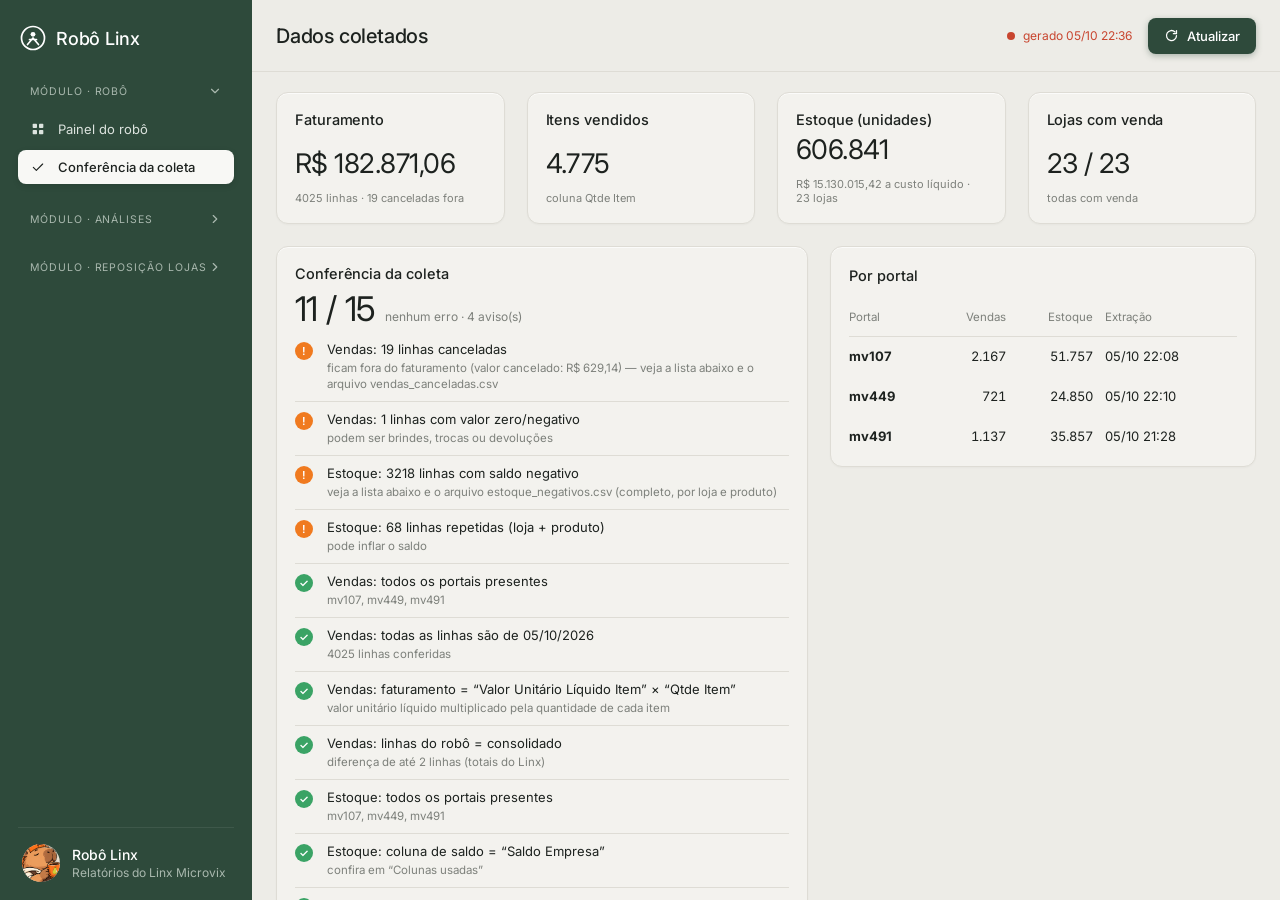
==== dashboard.html @ cbe8cf72 "Atualização 05/10/2026 22:39" ====
<!doctype html>
<html lang="pt-BR">
<head>
<meta charset="utf-8">
<meta name="viewport" content="width=device-width, initial-scale=1">
<title>robo_Linx_Dados</title>
<link rel="stylesheet" href="styles.css">
</head>
<body data-page="robo-dados">
<div class="app">
  <aside class="sidebar" id="sidebar"></aside>

  <main class="main">
    <header class="topbar">
      <h1>Dados coletados</h1>
      <span class="signal" id="sinal"><i></i><span id="sinalTxt">aguardando dados…</span></span>
      <button class="btn-primary" id="btnAtualizar" type="button"><svg class="ico" viewBox="0 0 24 24"><path d="M20 12a8 8 0 1 1-2.4-5.7M20 4v5h-5"/></svg>Atualizar</button>
    </header>
    <div class="content">

      <section class="row row--4" id="kpis">
        <article class="card stat stat--sm"><h2 class="card__title">Faturamento</h2><div class="stat__bottom"><div class="stat__num"><div class="kpi" id="kFat">—</div><div class="delta" id="dFat">&nbsp;</div></div></div></article>
        <article class="card stat stat--sm"><h2 class="card__title">Itens vendidos</h2><div class="stat__bottom"><div class="stat__num"><div class="kpi" id="kItens">—</div><div class="delta" id="dItens">&nbsp;</div></div></div></article>
        <article class="card stat stat--sm"><h2 class="card__title">Estoque (unidades)</h2><div class="stat__bottom"><div class="stat__num"><div class="kpi" id="kSaldo">—</div><div class="delta" id="dSaldo">&nbsp;</div></div></div></article>
        <article class="card stat stat--sm"><h2 class="card__title">Lojas com venda</h2><div class="stat__bottom"><div class="stat__num"><div class="kpi" id="kLojas">—</div><div class="delta" id="dLojas">&nbsp;</div></div></div></article>
      </section>

      <section class="row row--checks" id="conferencia">
        <article class="card">
          <h2 class="card__title">Conferência da coleta</h2>
          <div class="health"><div class="kpi" id="kSaude">—</div><small id="dSaude"></small></div>
          <div id="checks"></div>
        </article>
        <div style="display:flex;flex-direction:column;gap:22px;min-width:0">
          <article class="card card--pad-table">
            <h2 class="card__title">Por portal</h2>
            <table class="table table--data"><thead><tr><th>Portal</th><th class="r">Vendas</th><th class="r">Estoque</th><th>Extração</th></tr></thead><tbody id="portais"></tbody></table>
          </article>
        </div>
      </section>

      <section class="card table-card" id="vendas">
        <div class="table-card__head">
          <h2 class="card__title">Faturamento por loja</h2>
          <div class="tools"><input class="search" id="busca" type="search" placeholder="Filtrar loja…"><div class="segmented" id="fPortal"></div></div>
        </div>
        <div class="scroll"><table class="table table--data"><thead><tr><th>Loja</th><th>Portal</th><th class="r">Linhas</th><th class="r">Itens</th><th class="r">Produtos</th><th class="r">Cancel.</th><th class="r">Faturamento</th></tr></thead><tbody id="tVendas"></tbody><tfoot id="fVendas"></tfoot></table></div>
      </section>

      <section class="card table-card" id="estoque">
        <div class="table-card__head"><h2 class="card__title">Estoque por loja</h2></div>
        <div class="scroll"><table class="table table--data"><thead><tr><th>Loja</th><th>Portal</th><th class="r">Produtos</th><th class="r">Com saldo</th><th class="r">Zerados</th><th class="r">Negativos</th><th class="r">Saldo (un.)</th><th class="r" id="thValor">Valor</th></tr></thead><tbody id="tEstoque"></tbody><tfoot id="fEstoque"></tfoot></table></div>
      </section>

      <section class="row row--even" id="detalhes">
        <article class="card card--pad-table"><div class="table-card__head"><h2 class="card__title">Vendas canceladas</h2></div>
          <p class="nota" id="notaCanc"></p>
          <div class="scroll"><table class="table table--data"><thead><tr><th>Loja</th><th>Produto</th><th class="r">Qtd</th><th class="r">Valor</th></tr></thead><tbody id="tCanc"></tbody></table></div></article>
        <article class="card card--pad-table"><div class="table-card__head"><h2 class="card__title">Estoque com saldo negativo</h2></div>
          <p class="nota" id="notaNeg"></p>
          <div class="scroll"><table class="table table--data"><thead><tr><th>Loja</th><th>Produto</th><th class="r">Saldo</th></tr></thead><tbody id="tNeg"></tbody></table></div></article>
      </section>

      <section class="row row--even">
        <article class="card card--pad-table"><h2 class="card__title">Naturezas de operação (vendas)</h2>
          <table class="table table--data"><thead><tr><th>Natureza</th><th class="r">Linhas</th><th class="r">Faturamento</th></tr></thead><tbody id="tNat"></tbody></table></article>
        <article class="card"><h2 class="card__title">Colunas usadas</h2><div class="cols" id="colunas"></div>
          <p class="nota" id="notaIgn"></p>
          <p class="nota">Se alguma coluna estiver errada, me diga o nome certo (ou defina no <code>.env</code>: COL_VALOR, COL_QTD, COL_SALDO, COL_CUSTO, COL_LOJA, COL_SKU).</p></article>
      </section>
    </div>
  </main>
</div>
<script src="nav.js"></script>
<script src="dashboard.js"></script>
</body>
</html>
---- styles.css ----
@import url("https://fonts.googleapis.com/css2?family=Inter:wght@400;500;600&display=swap");

/* ==========================================================================
   robo_Linx_Relatorios — cores extraídas da imagem de referência
   ========================================================================== */
:root {
  /* verde da marca */
  --green-900: #2E4A3B;        /* sidebar, botão principal, barra ativa */
  --green-800: #36543F;        /* hover na sidebar */
  --green-700: #3F5E4A;
  --sidebar-ink: #DCE3DE;      /* texto da sidebar */
  --sidebar-muted: #A9B8AE;

  /* superfícies (tons quentes) */
  --bg-page: #1F2A24;          /* fundo atrás do app */
  --bg-main: #EDECE7;          /* área principal */
  --card: #F3F2EE;             /* cards */
  --card-border: #DEDCD5;
  --control: #E5E4DF;          /* tab ativa / trilhos */
  --control-border: #D6D4CD;
  --white: #F8F8F5;

  /* texto */
  --ink: #1D221F;
  --ink-2: #3A3F3B;
  --muted: #7D807B;
  --muted-2: #A4A6A1;

  /* dados */
  --positive: #3AA365;
  --orange: #F07A1F;
  --green-bar: #56B77A;
  --chart-fill: #CFE2D5;
  --bar-grey: #D5D4CE;
  --track: #DDDCD6;

  /* badges */
  --hired-bg: #DDEEDF;  --hired-ink: #3C9A5E;
  --progress-bg: #FBE2CE; --progress-ink: #E27418;

  --r-app: 16px;
  --r-card: 12px;
  --r-ctrl: 8px;
  --font: "Inter", system-ui, -apple-system, "Segoe UI", sans-serif;
}

*, *::before, *::after { box-sizing: border-box; }
html, body { margin: 0; }
body {
  font-family: var(--font);
  background: radial-gradient(1200px 700px at 20% 10%, #4B5B52 0%, transparent 60%),
              radial-gradient(1000px 700px at 90% 90%, #7A5A3A 0%, transparent 60%),
              var(--bg-page);
  color: var(--ink);
  -webkit-font-smoothing: antialiased;
  padding: 40px 32px;
  min-height: 100vh;
}
button { font: inherit; color: inherit; cursor: pointer; }
svg { display: block; }
.ico { width: 16px; height: 16px; fill: none; stroke: currentColor; stroke-width: 1.7; stroke-linecap: round; stroke-linejoin: round; flex: none; }

/* ---------- App ---------- */
.app {
  max-width: 1420px; margin: 0 auto;
  display: flex; border-radius: var(--r-app); overflow: hidden;
  background: var(--green-900);
  box-shadow: 0 30px 80px rgba(0, 0, 0, .35), 0 0 0 1px rgba(0, 0, 0, .15);
}

/* ---------- Sidebar ---------- */
.sidebar { width: 252px; flex: none; padding: 20px 18px 18px; display: flex; flex-direction: column; color: var(--sidebar-ink); position: relative; }
.brand { display: flex; align-items: center; gap: 10px; height: 36px; padding: 0 2px; }
.brand__mark { width: 26px; height: 26px; color: #fff; }
.brand__name { font-size: 18px; font-weight: 500; color: #fff; letter-spacing: -.01em; }
.brand__toggle { margin-left: auto; background: none; border: 0; padding: 4px; color: var(--sidebar-muted); }

.nav { list-style: none; margin: 30px 0 0; padding: 0; display: flex; flex-direction: column; gap: 8px; }
.nav a {
  position: relative; display: flex; align-items: center; gap: 12px;
  height: 40px; padding: 0 12px; border-radius: var(--r-ctrl);
  color: var(--sidebar-ink); text-decoration: none; font-size: 14px;
  transition: background .2s, color .2s;
}
.nav a:hover { background: var(--green-800); }
.nav a.is-active { background: var(--white); color: var(--ink); font-weight: 500; box-shadow: 0 2px 6px rgba(0, 0, 0, .12); }
.nav a.is-active::before { content: ""; position: absolute; left: -20px; top: 12px; width: 4px; height: 16px; border-radius: 0 3px 3px 0; background: var(--white); }
.nav--bottom { margin-top: auto; gap: 4px; }

.user { display: flex; align-items: center; gap: 12px; margin-top: 18px; padding: 16px 4px 0; border-top: 1px solid rgba(255, 255, 255, .08); }
.user__name { font-size: 14px; color: #fff; font-weight: 500; }
.user__role { font-size: 12px; color: var(--sidebar-muted); margin-top: 2px; }
.user .ico { margin-left: auto; color: var(--sidebar-ink); }

/* ---------- Avatares (placeholder – troque por <img>) ---------- */
.avatar { width: 32px; height: 32px; border-radius: 50%; overflow: hidden; flex: none; background: #CFC4B8; }
.avatar svg, .avatar img { width: 100%; height: 100%; object-fit: cover; }
.avatar--sm { width: 26px; height: 26px; }
.stack { display: flex; align-items: center; }
.stack > * { margin-left: -8px; box-shadow: 0 0 0 2px var(--card); }
.stack > *:first-child { margin-left: 0; }
.stack__more { width: 26px; height: 26px; border-radius: 50%; background: var(--control); display: grid; place-items: center; font-size: 11px; font-weight: 500; color: var(--ink-2); }
.stack__more--lg { width: 32px; height: 32px; font-size: 16px; font-weight: 400; }

/* ---------- Main ---------- */
.main { flex: 1; min-width: 0; background: var(--bg-main); border-radius: var(--r-app) 0 0 var(--r-app); display: flex; flex-direction: column; }
.topbar { height: 72px; flex: none; display: flex; align-items: center; padding: 0 24px; border-bottom: 1px solid var(--card-border); }
.topbar h1 { margin: 0; font-size: 20px; font-weight: 500; letter-spacing: -.01em; }
.btn-primary {
  margin-left: auto; display: inline-flex; align-items: center; gap: 8px;
  height: 36px; padding: 0 16px; border: 0; border-radius: var(--r-ctrl);
  background: var(--green-900); color: #fff; font-size: 13px; font-weight: 500;
  box-shadow: 0 2px 6px rgba(46, 74, 59, .35); transition: background .2s, transform .2s;
}
.btn-primary:hover { background: var(--green-700); transform: translateY(-1px); }
.btn-primary .ico { width: 15px; height: 15px; stroke-width: 2; }

.content { padding: 20px 24px 24px; display: flex; flex-direction: column; gap: 22px; }

.tabs { display: flex; gap: 8px; }
.tab {
  height: 34px; padding: 0 16px; border-radius: var(--r-ctrl);
  border: 1px solid var(--control-border); background: transparent;
  font-size: 12px; color: var(--muted); transition: background .2s, color .2s;
}
.tab:hover { color: var(--ink); }
.tab.is-active { background: var(--control); color: var(--ink); box-shadow: inset 0 1px 0 rgba(255, 255, 255, .6); }

/* ---------- Cards ---------- */
.row { display: grid; gap: 22px; }
.row--3 { grid-template-columns: repeat(3, minmax(0, 1fr)); }
.row--2 { grid-template-columns: minmax(0, 2.07fr) minmax(0, 1fr); }
.card {
  background: var(--card); border: 1px solid var(--card-border); border-radius: var(--r-card);
  padding: 18px 18px 18px; position: relative; overflow: hidden;
  box-shadow: 0 1px 0 rgba(255, 255, 255, .7) inset, 0 1px 2px rgba(0, 0, 0, .03);
  transition: box-shadow .3s, transform .3s;
}
.card:hover { box-shadow: 0 1px 0 rgba(255, 255, 255, .7) inset, 0 12px 28px -14px rgba(30, 40, 34, .28); }
.card__title { margin: 0; font-size: 14.5px; font-weight: 500; letter-spacing: -.005em; }
.kpi { font-size: 31px; font-weight: 400; letter-spacing: -.02em; line-height: 1; }
.kpi span { color: var(--muted); }
.delta { font-size: 11px; color: var(--muted); }
.delta b { color: var(--positive); font-weight: 500; margin-right: 4px; }

/* KPI cards (linha 1) */
.stat { height: 164px; display: flex; flex-direction: column; }
.stat__bottom { margin-top: auto; display: flex; align-items: flex-end; justify-content: space-between; }
.stat__num .kpi { margin-bottom: 14px; }

.mini-bars { display: flex; align-items: flex-end; gap: 10px; height: 92px; }
.mini-bars i {
  width: 12px; height: var(--h); border-radius: 3px;
  background: linear-gradient(180deg, #D3D2CC 0%, #E4E3DE 70%, rgba(228, 227, 222, 0) 100%);
  box-shadow: inset 0 1px 0 rgba(255, 255, 255, .7);
  transform-origin: bottom; animation: grow .8s cubic-bezier(.2, .8, .2, 1) both; animation-delay: var(--d);
  transition: background .2s;
}
.mini-bars i.is-active { background: linear-gradient(180deg, #2E4A3B 0%, #36543F 100%); }
.mini-bars i:hover:not(.is-active) { background: linear-gradient(180deg, #B9C9BE, #DCE5DF); }

.mini-area { width: 170px; height: 76px; margin-right: -4px; }
.area-line { fill: none; stroke: var(--green-900); stroke-width: 1.4; vector-effect: non-scaling-stroke; }
.reveal { animation: reveal 1.4s cubic-bezier(.4, 0, .2, 1) both; }

.recruiters { display: flex; flex-direction: column; align-items: flex-end; gap: 22px; }
.recruiters .stack > * { box-shadow: 0 0 0 2px var(--card); }
.recruiters__total { font-size: 11px; color: var(--muted); }
.recruiters__total b { color: var(--ink); font-weight: 500; margin-right: 4px; }

/* Pipeline */
.pipeline { height: 326px; display: flex; flex-direction: column; }
.pipeline__head { display: flex; align-items: flex-start; justify-content: space-between; }
.segmented { display: flex; padding: 4px; gap: 2px; border-radius: 10px; background: var(--control); border: 1px solid var(--control-border); margin-top: 2px; }
.segmented button { height: 28px; padding: 0 14px; border: 0; border-radius: 7px; background: transparent; font-size: 11.5px; color: var(--muted); transition: background .2s, color .2s; }
.segmented button:hover { color: var(--ink); }
.segmented button.is-active { background: var(--white); color: var(--ink); box-shadow: 0 1px 3px rgba(0, 0, 0, .08); }
.pipeline .kpi { margin-top: 10px; }

.pipeline__body { margin-top: auto; display: grid; grid-template-columns: minmax(0, 1fr) minmax(0, 1fr); gap: 94px; align-items: end; }
.compare { display: grid; grid-template-columns: 1fr auto 1fr; align-items: center; }
.compare__col { text-align: center; }
.compare__col:first-child { border-right: 1px solid var(--control-border); }
.compare__col:last-child { border-left: 1px solid var(--control-border); }
.compare__label { font-size: 12.5px; color: var(--ink-2); }
.compare__pct { margin-top: 12px; font-size: 13px; }
.compare__sub { margin-top: 14px; font-size: 10.5px; color: var(--muted); }
.compare__vs { padding: 0 22px; font-size: 12px; color: var(--ink-2); }
.split-bar { display: flex; gap: 6px; height: 11px; margin-top: 26px; }
.split-bar span { border-radius: 2px; transform-origin: left; animation: growx 1s .3s cubic-bezier(.2, .8, .2, 1) both; }

.funnel { display: grid; grid-template-columns: 1.74fr 1fr; gap: 6px; }
.funnel__item { position: relative; padding: 0 0 0 12px; height: 92px; }
.funnel__item::before { content: ""; position: absolute; left: 0; top: 0; bottom: 14px; border-left: 1.5px dashed var(--c); }
.funnel__num { font-size: 13px; }
.funnel__lbl { font-size: 12px; color: var(--muted); margin-top: 3px; }
.funnel__bar { position: absolute; left: 0; right: 0; bottom: 0; height: 11px; border-radius: 2px; background: var(--c); transform-origin: left; animation: growx 1s .45s cubic-bezier(.2, .8, .2, 1) both; }

/* Hiring trend */
.trend { height: 326px; display: flex; flex-direction: column; }
.trend__head { display: flex; justify-content: space-between; align-items: center; }
.trend__head .ico { color: var(--ink); }
.trend .kpi { margin-top: 22px; }
.trend__chart { height: 96px; margin-top: 18px; position: relative; }
.trend__chart svg { width: 100%; height: 100%; }
.trend__foot { display: flex; justify-content: space-between; margin-top: 10px; font-size: 12px; color: var(--muted); }
.trend__foot b { color: var(--ink); font-weight: 500; }
.btn-outline { margin-top: auto; height: 36px; border-radius: var(--r-ctrl); border: 1px solid var(--control-border); background: var(--white); font-size: 12.5px; color: var(--ink); transition: background .2s; }
.btn-outline:hover { background: #fff; }

/* Table */
.table-card { padding: 20px 18px 8px; }
.table { width: 100%; border-collapse: collapse; margin-top: 14px; font-size: 13px; }
.table th { text-align: left; font-weight: 400; font-size: 11.5px; color: var(--muted); height: 38px; border-bottom: 1px solid var(--card-border); padding: 0 8px 0 0; }
.table td { height: 40px; padding: 0 8px 0 0; color: var(--ink); white-space: nowrap; }
.table tbody tr:first-child td { padding-top: 10px; height: 50px; }
.table tbody tr { transition: background .2s; }
.table tbody tr:hover { background: rgba(46, 74, 59, .04); }
.badge { display: inline-flex; align-items: center; height: 22px; padding: 0 8px; border-radius: 4px; font-size: 12px; font-weight: 500; }
.badge--hired { background: var(--hired-bg); color: var(--hired-ink); }
.badge--progress { background: var(--progress-bg); color: var(--progress-ink); }
.team { display: flex; align-items: center; gap: 14px; font-size: 11.5px; color: var(--ink-2); }
.team .stack > * { width: 20px; height: 20px; margin-left: -6px; box-shadow: 0 0 0 1.5px var(--card); }
.team .stack > *:first-child { margin-left: 0; }
.team .stack__more { font-size: 10px; background: #E7E6E1; }

/* ---------- Animações ---------- */
@keyframes grow { from { transform: scaleY(0); } to { transform: scaleY(1); } }
@keyframes growx { from { transform: scaleX(0); } to { transform: scaleX(1); } }
@keyframes reveal { from { clip-path: inset(0 100% 0 0); } to { clip-path: inset(0 0 0 0); } }
@media (prefers-reduced-motion: reduce) { * { animation: none !important; transition: none !important; } }

/* ---------- Responsivo ---------- */
@media (max-width: 1150px) {
  .row--3 { grid-template-columns: 1fr 1fr; }
  .row--2 { grid-template-columns: 1fr; }
  .pipeline__body { grid-template-columns: 1fr; gap: 28px; }
  .pipeline, .trend { height: auto; }
  .table-card { overflow-x: auto; }
}

/* ==========================================================================
   Painel do robô — acréscimos ao layout original (mesmos tokens de cor)
   ========================================================================== */
:root {
  --danger: #C8452F;
  --danger-bg: #F6DAD3;
  --warn-ink: #9A4A0E;
}
.sr-only { position: absolute; width: 1px; height: 1px; overflow: hidden; clip: rect(0 0 0 0); white-space: nowrap; }

/* topbar */
.signal { margin-left: auto; margin-right: 16px; display: inline-flex; align-items: center; gap: 8px; font-size: 12px; color: var(--muted); }
.signal i { width: 8px; height: 8px; border-radius: 50%; background: var(--muted-2); }
.signal.is-live i { background: var(--positive); animation: ping 2s ease-out infinite; }
.signal.is-stale { color: var(--danger); }
.signal.is-stale i { background: var(--danger); }
.signal--demo { color: var(--progress-ink); }
.topbar .btn-primary { margin-left: 0; }
@keyframes ping { 0% { box-shadow: 0 0 0 0 rgba(58, 163, 101, .45); } 80%, 100% { box-shadow: 0 0 0 8px rgba(58, 163, 101, 0); } }
@keyframes pulsar { 0%, 100% { opacity: 1; transform: scale(1); } 50% { opacity: .35; transform: scale(.7); } }

/* sidebar */
.nav--bottom .nav__title { padding: 0 12px 4px; font-size: 11px; letter-spacing: .06em; text-transform: uppercase; color: var(--sidebar-muted); }
.nav--bottom a { height: 34px; font-size: 13px; color: var(--sidebar-muted); }
.avatar--mascot { width: 38px; height: 38px; background: #E9DFCF; display: grid; place-items: center; }
.avatar--mascot img { width: 100%; height: 100%; object-fit: cover; object-position: 50% 22%; transform: scale(1.35); transform-origin: 50% 25%; }

/* hero (estado do robô) */
.hero { display: grid; grid-template-columns: minmax(0, 300px) minmax(0, 1fr); gap: 26px; align-items: center; min-height: 326px; padding: 20px 26px; }
.hero__mascot { position: relative; display: grid; place-items: center; height: 284px; }
.hero__mascot::before { content: ""; position: absolute; left: 10%; right: 10%; bottom: 4px; height: 22px; border-radius: 50%; background: radial-gradient(closest-side, rgba(46, 74, 59, .20), rgba(46, 74, 59, 0)); }
.hero__mascot img { position: relative; max-width: 100%; max-height: 100%; object-fit: contain; animation: flutuar 4.6s ease-in-out infinite; }
.hero.is-descansando .hero__mascot img { animation: respirar 5.2s ease-in-out infinite; transform-origin: 50% 90%; }
@keyframes flutuar { 0%, 100% { transform: translateY(0); } 50% { transform: translateY(-6px); } }
@keyframes respirar { 0%, 100% { transform: scale(1); } 50% { transform: scale(1.025); } }
.pill { display: inline-flex; align-items: center; gap: 8px; height: 26px; padding: 0 12px; border-radius: 999px; background: var(--control); color: var(--ink-2); font-size: 11px; font-weight: 500; letter-spacing: .06em; text-transform: uppercase; }
.pill i { width: 7px; height: 7px; border-radius: 50%; background: currentColor; }
.is-vendas .pill { background: var(--hired-bg); color: var(--hired-ink); }
.is-estoque .pill { background: var(--progress-bg); color: var(--progress-ink); }
.is-vendas .pill i, .is-estoque .pill i { animation: pulsar 1.4s ease-in-out infinite; }
.hero__title { margin: 14px 0 6px; font-size: 30px; font-weight: 500; letter-spacing: -.02em; line-height: 1.1; }
.hero__sub { margin: 0; font-size: 13px; line-height: 1.55; color: var(--muted); }
.hero__sub b { color: var(--ink); font-weight: 500; }
.alert { margin-top: 14px; padding: 10px 12px; border-radius: var(--r-ctrl); background: var(--progress-bg); color: var(--warn-ink); font-size: 12.5px; line-height: 1.45; }
.alert--erro { background: var(--danger-bg); color: var(--danger); }
.steps { margin-top: 18px; display: grid; gap: 10px; }
.steps__row { display: grid; grid-template-columns: 58px minmax(0, 1fr); align-items: center; gap: 10px; }
.steps__lbl { font-size: 11.5px; color: var(--muted); }
.steps__chips { display: flex; gap: 8px; flex-wrap: wrap; }
.chip { display: inline-flex; align-items: center; gap: 7px; height: 28px; padding: 0 11px; border-radius: 8px; border: 1px solid var(--control-border); background: transparent; font-size: 12px; color: var(--muted); }
.chip i { width: 8px; height: 8px; border-radius: 50%; border: 1.5px solid var(--muted-2); flex: none; }
.chip.is-rodando { color: var(--ink); border-color: var(--ink-2); background: var(--white); }
.chip.is-rodando i { border-color: var(--orange); background: var(--orange); animation: pulsar 1.2s ease-in-out infinite; }
.chip.is-ok { color: var(--hired-ink); background: var(--hired-bg); border-color: transparent; }
.chip.is-ok i { background: var(--positive); border-color: var(--positive); }
.chip.is-erro { color: var(--danger); background: var(--danger-bg); border-color: transparent; }
.chip.is-erro i { background: var(--danger); border-color: var(--danger); }

/* próxima atualização */
.next { min-height: 326px; display: flex; flex-direction: column; }
.next__head { display: flex; justify-content: space-between; align-items: center; }
.next__head .ico { color: var(--ink); }
.next .kpi { margin-top: 24px; font-size: 40px; }
.next__when { margin-top: 10px; font-size: 13px; color: var(--muted); }
.next__when b { color: var(--ink); font-weight: 500; }
.until { height: 6px; border-radius: 3px; background: var(--track); margin-top: 20px; overflow: hidden; }
.until span { display: block; height: 100%; width: 0; border-radius: 3px; background: var(--green-900); transition: width 1s linear; }
.next__note { margin-top: 10px; min-height: 18px; font-size: 12px; color: var(--muted); }
.agenda { margin-top: auto; padding-top: 16px; display: flex; flex-wrap: wrap; gap: 6px; }
.agenda__lbl { width: 100%; font-size: 11.5px; color: var(--muted); }
.slot { display: inline-flex; align-items: center; height: 26px; padding: 0 9px; border-radius: 6px; background: var(--control); color: var(--ink-2); font-size: 11.5px; font-variant-numeric: tabular-nums; }
.slot.is-past { opacity: .5; }
.slot.is-next { background: var(--green-900); color: #fff; opacity: 1; }

/* kpis */
.stat .kpi small { font-size: 13px; color: var(--muted); margin-left: 4px; }
.mini-bars i { min-height: 4px; }
.portlist { display: grid; gap: 4px; margin-bottom: -2px; }
.prow { display: grid; grid-template-columns: 46px auto auto; align-items: center; gap: 6px; font-size: 12px; }
.prow b { font-weight: 500; }
.tag { display: inline-flex; align-items: center; height: 20px; padding: 0 7px; border-radius: 4px; background: var(--control); color: var(--muted); font-size: 11px; }
.tag.is-ok { background: var(--hired-bg); color: var(--hired-ink); }
.tag.is-aviso { background: var(--progress-bg); color: var(--progress-ink); }
.tag.is-erro { background: var(--danger-bg); color: var(--danger); }

/* histórico */
.table-card__head { display: flex; align-items: center; justify-content: space-between; gap: 12px; }
.badge--erro { background: var(--danger-bg); color: var(--danger); }
.badge--none { background: var(--control); color: var(--muted); }
.table td.num { font-variant-numeric: tabular-nums; }
.table td.det { color: var(--muted); max-width: 360px; overflow: hidden; text-overflow: ellipsis; }
.empty { padding: 26px 0 30px; color: var(--muted); font-size: 13px; text-align: center; }

@media (max-width: 1150px) {
  .hero { grid-template-columns: 1fr; text-align: left; }
  .hero__mascot { height: 240px; }
  .next { min-height: 0; }
  .signal { display: none; }
}

/* ===== Dashboard de dados coletados ===== */
.row--4 { grid-template-columns: repeat(4, minmax(0, 1fr)); }
.row--even { grid-template-columns: minmax(0, 1fr) minmax(0, 1fr); }
.row--checks { grid-template-columns: minmax(0, 1.25fr) minmax(0, 1fr); }
.stat--sm { height: 132px; }
.stat--sm .kpi { font-size: 27px; }
.card--pad-table { padding: 20px 18px 10px; }
.ck { display: grid; grid-template-columns: 22px minmax(0, 1fr); gap: 10px; padding: 9px 0; border-bottom: 1px solid var(--card-border); }
.ck:last-child { border-bottom: 0; }
.ck__dot { width: 18px; height: 18px; border-radius: 50%; margin-top: 1px; display: grid; place-items: center; font-size: 11px; font-weight: 600; color: #fff; }
.ck--ok .ck__dot { background: var(--positive); }
.ck--aviso .ck__dot { background: var(--orange, #E27418); }
.ck--erro .ck__dot { background: var(--danger); }
.ck__t { font-size: 13px; line-height: 1.3; }
.ck__d { font-size: 11.5px; color: var(--muted); margin-top: 2px; line-height: 1.4; }
.health { display: flex; align-items: baseline; gap: 10px; margin: 10px 0 6px; }
.health .kpi { font-size: 34px; }
.health small { color: var(--muted); font-size: 12px; }
.table--data td, .table--data th { padding-right: 12px; }
.table--data td.r, .table--data th.r { text-align: right; font-variant-numeric: tabular-nums; }
.table--data tbody tr:first-child td { padding-top: 0; height: 40px; }
.table--data tfoot td { font-weight: 500; border-top: 1px solid var(--card-border); height: 42px; }
.bar-cell { display: inline-block; height: 6px; border-radius: 3px; background: var(--green-900); vertical-align: middle; margin-left: 8px; min-width: 2px; opacity: .8; }
.scroll { max-height: 420px; overflow: auto; }
.scroll thead th { position: sticky; top: 0; background: var(--card, #fff); z-index: 1; }
.tools { display: flex; gap: 10px; align-items: center; }
.search { height: 32px; border: 1px solid var(--control-border); border-radius: 8px; background: var(--white); padding: 0 12px; font: inherit; font-size: 12.5px; width: 190px; color: var(--ink); }
.dias { display: flex; align-items: flex-end; gap: 8px; height: 110px; margin-top: 16px; }
.dias div { flex: 1; display: flex; flex-direction: column; align-items: center; justify-content: flex-end; gap: 5px; height: 100%; font-size: 10.5px; color: var(--muted); }
.dias i { display: block; width: 100%; max-width: 34px; border-radius: 5px 5px 2px 2px; background: #B9C9BE; min-height: 3px; }
.dias div.hoje i { background: var(--green-900); }
.cols { font-size: 12px; color: var(--ink-2, var(--ink)); line-height: 1.6; }
.cols b { font-weight: 500; }
.cols code { background: var(--control); border-radius: 4px; padding: 1px 6px; font-size: 11.5px; }
.cols .usada { background: var(--hired-bg); color: var(--hired-ink); }
.nota { font-size: 11.5px; color: var(--muted); margin: 8px 0 0; line-height: 1.5; }
@media (max-width: 1150px) { .row--4 { grid-template-columns: repeat(2, minmax(0, 1fr)); } .row--even, .row--checks { grid-template-columns: 1fr; } }
#detalhes td { max-width: 190px; overflow: hidden; text-overflow: ellipsis; }
#detalhes td.r, #detalhes th.r { max-width: none; }
#detalhes .table--data td, #detalhes .table--data th { padding-right: 10px; }
#detalhes .nota { word-break: break-all; margin: 6px 0 0; }

/* evolução por dia */
.evo-stats { display: flex; gap: 22px; flex-wrap: wrap; justify-content: flex-end; }
.evo-stats div { font-size: 11px; color: var(--muted); text-align: right; }
.evo-stats b { display: block; font-size: 15px; font-weight: 500; color: var(--ink); margin-top: 2px; }
#evoChart svg { width: 100%; height: auto; display: block; margin-top: 10px; }
.evo-bar { fill: #B9C9BE; } .evo-bar.hoje { fill: #6F9A82; }
.evo-line { fill: none; stroke: var(--green-900); stroke-width: 2.2; stroke-linejoin: round; stroke-linecap: round; }
.evo-dot { fill: var(--white, #fff); stroke: var(--green-900); stroke-width: 2; }
.evo-avg { stroke: var(--muted-2, #9a9d97); stroke-width: 1.2; stroke-dasharray: 5 5; }
.evo-grid { stroke: var(--card-border); stroke-width: 1; }
.evo-t { font-size: 11.5px; fill: var(--ink); text-anchor: middle; font-variant-numeric: tabular-nums; }
.evo-x { font-size: 11px; fill: var(--muted); text-anchor: middle; }
.evo-y { font-size: 10.5px; fill: var(--muted); text-anchor: end; }
.evo-avgt { font-size: 10.5px; fill: var(--muted); text-anchor: end; }
.scroll--6 { max-height: 292px; }
.evo-t { paint-order: stroke; stroke: #F3F2EE; stroke-width: 4px; stroke-linejoin: round; }
.evo-avgt { text-anchor: start; }
.scroll--6 { overflow-y: scroll; }

/* ===== Tela cheia (ocupa o monitor inteiro) ===== */
body { padding: 0; height: 100vh; overflow: hidden; }
.app { max-width: none; height: 100vh; border-radius: 0; box-shadow: none; }
.sidebar { overflow-y: auto; height: 100vh; }
.main { height: 100vh; overflow-y: auto; border-radius: 0; }
.topbar { position: sticky; top: 0; z-index: 20; background: var(--bg-main, #ECEAE4); }
@media (max-width: 900px) { body { height: auto; overflow: auto; } .app { height: auto; flex-direction: column; } .sidebar { width: auto; height: auto; } .main { height: auto; } }

/* ===== Menu por módulos ===== */
.nav-group { margin-top: 22px; }
.nav-group:first-of-type { margin-top: 26px; }
.nav-group .nav { margin-top: 8px; gap: 4px; }
.nav__title { font-size: 10.5px; letter-spacing: .09em; text-transform: uppercase; color: var(--sidebar-muted); padding: 0 12px; }
.nav-group > .nav__title { display: block; }
.nav a.sub { height: 34px; font-size: 13px; }

/* ===== Módulo Análises ===== */
.modsec[hidden] { display: none; }
.sec-head { display: flex; align-items: center; justify-content: space-between; gap: 12px; flex-wrap: wrap; }
.sec-head h2 { margin: 0; font-size: 18px; font-weight: 500; letter-spacing: -.01em; }
.sec-head p { margin: 4px 0 0; font-size: 12.5px; color: var(--muted); }
.select { height: 32px; border: 1px solid var(--control-border); border-radius: 8px; background: var(--white); padding: 0 10px; font: inherit; font-size: 12.5px; color: var(--ink); min-width: 220px; }
.hb { display: grid; gap: 9px; margin-top: 14px; }
.hb__row { display: grid; grid-template-columns: minmax(90px, 200px) minmax(0, 1fr) 96px; gap: 12px; align-items: center; font-size: 12.5px; }
.hb__lbl { white-space: nowrap; overflow: hidden; text-overflow: ellipsis; }
.hb__bar { height: 10px; border-radius: 5px; background: var(--track, #E5E4DF); overflow: hidden; }
.hb__bar i { display: block; height: 100%; border-radius: 5px; background: var(--green-900); }
.hb__val { text-align: right; font-variant-numeric: tabular-nums; }
.abc-tag { display: inline-flex; align-items: center; justify-content: center; width: 22px; height: 22px; border-radius: 6px; font-size: 11.5px; font-weight: 600; }
.abc-A { background: var(--hired-bg); color: var(--hired-ink); }
.abc-B { background: var(--progress-bg); color: var(--progress-ink); }
.abc-C { background: var(--control); color: var(--muted); }
.stackbar { display: flex; height: 14px; border-radius: 7px; overflow: hidden; margin-top: 12px; background: var(--track, #E5E4DF); }
.stackbar i { display: block; height: 100%; }
.stackbar .A { background: var(--green-900); } .stackbar .B { background: #6F9A82; } .stackbar .C { background: #C9D5CC; }
.abc-cards { display: grid; grid-template-columns: repeat(3, minmax(0, 1fr)); gap: 16px; margin-top: 4px; }
.abc-cards .card { padding: 16px 18px; }
.abc-cards .kpi { font-size: 24px; margin-top: 8px; }
.insights { list-style: none; margin: 12px 0 0; padding: 0; display: grid; gap: 8px; font-size: 13px; line-height: 1.45; }
.insights li { display: grid; grid-template-columns: 18px minmax(0, 1fr); gap: 10px; }
.insights .dot { width: 8px; height: 8px; border-radius: 50%; background: var(--positive); margin-top: 6px; }
.insights .dot.aviso { background: var(--orange, #E27418); } .insights .dot.erro { background: var(--danger); }
.row--tri { grid-template-columns: repeat(3, minmax(0, 1fr)); }
.row--65 { grid-template-columns: minmax(0, 1.6fr) minmax(0, 1fr); }
.aviso-box { margin: 10px 0 0; padding: 10px 12px; border-radius: var(--r-ctrl); background: var(--progress-bg); color: var(--warn-ink); font-size: 12.5px; line-height: 1.45; }
.scroll--tall { max-height: 520px; }
.kpi-mini { font-size: 12px; color: var(--muted); }
@media (max-width: 1150px) { .row--tri, .row--65, .abc-cards { grid-template-columns: 1fr; } }
.nav a.is-active::before { display: none; }
.modsec { flex-direction: column; gap: 22px; }

/* Filtros, chips e paginação (Análises) */
.filtros { display: flex; gap: 10px; flex-wrap: wrap; align-items: center; justify-content: flex-end; }
.filtros .select { min-width: 160px; }
.filtros input.select { min-width: 220px; }
.btn-csv { height: 34px; padding: 0 14px; border-radius: 9px; border: 1px solid var(--control-border); background: var(--white); color: var(--ink); font-size: 12px; cursor: pointer; }
.btn-csv:hover { border-color: var(--ink-2); }
.chips { display: flex; gap: 8px; flex-wrap: wrap; }
.chips button { display: inline-flex; align-items: center; gap: 7px; height: 32px; padding: 0 13px; border-radius: 16px; border: 1px solid var(--control-border); background: transparent; font-size: 12px; color: var(--muted); cursor: pointer; }
.chips button b { color: var(--ink); font-weight: 600; }
.chips button.is-active { background: var(--white); color: var(--ink); border-color: var(--ink-2); box-shadow: 0 1px 3px rgba(0,0,0,.08); }
.st { display: inline-block; padding: 2px 9px; border-radius: 10px; font-size: 11px; white-space: nowrap; }
.st-P { background: #fff1d6; color: #8a5a00; } .st-R { background: #fde2e1; color: #a02722; } .st-B { background: #ffe9d9; color: #a4510c; }
.st-E { background: #e4ecfb; color: #2c4f9e; } .st-N { background: #f1dcf5; color: #7a2a8c; } .st-T { background: #fff6bf; color: #7a6200; } .st-O { background: #e3f4e6; color: #25702f; }
.pager { display: flex; align-items: center; gap: 14px; padding: 10px 4px 2px; }
.card--pad-table td:first-child { max-width: 300px; overflow: hidden; text-overflow: ellipsis; white-space: nowrap; }
.insights .ins-h { display: block; list-style: none; margin: 14px 0 2px; padding: 0; font-size: 11px; letter-spacing: .06em; text-transform: uppercase; color: var(--muted); font-weight: 600; }
.insights .ins-h:first-child { margin-top: 0; }

/* tabelas de 3 colunas (tipos de venda, fornecedores, vendedores) */
.tbl-3 { table-layout: fixed; width: 100%; }
.tbl-3 th:nth-child(2), .tbl-3 td:nth-child(2) { width: 84px; }
.tbl-3 th:nth-child(3), .tbl-3 td:nth-child(3) { width: 128px; }
.tbl-3 td:first-child, .tbl-3 th:first-child { max-width: none; overflow: hidden; text-overflow: ellipsis; white-space: nowrap; }

/* menu: módulos que abrem/fecham */
.nav__toggle { display: flex; align-items: center; justify-content: space-between; width: 100%; background: none; border: 0; cursor: pointer; font: inherit; font-size: 10.5px; letter-spacing: .09em; text-transform: uppercase; color: var(--sidebar-muted); padding: 6px 12px; border-radius: 8px; text-align: left; }
.nav__toggle:hover { background: var(--green-800); color: var(--sidebar-ink); }
.nav__toggle .chev { width: 14px; height: 14px; fill: none; stroke: currentColor; stroke-width: 2; stroke-linecap: round; stroke-linejoin: round; transition: transform .2s; }
.nav-group.is-closed .chev { transform: rotate(-90deg); }
.nav-group.is-closed > .nav { display: none; }
/* reposição */
.param-card { padding: 14px 18px; }
.param-row { display: flex; flex-wrap: wrap; gap: 16px; align-items: flex-end; }
.param-row label { display: flex; flex-direction: column; gap: 5px; font-size: 11.5px; color: var(--muted); }
.num-in { height: 30px; width: 76px; border: 1px solid var(--control-border); border-radius: 8px; padding: 0 8px; font: inherit; font-size: 12.5px; background: var(--white); color: var(--ink); text-align: right; }
.num-in--lg { height: 32px; width: 110px; }
.btn-mini { height: 30px; padding: 0 12px; border-radius: 8px; border: 1px solid var(--green-900); background: var(--green-900); color: #fff; font-size: 12px; cursor: pointer; }
.btn-mini:hover { opacity: .9; }
.nw { white-space: nowrap; }
tr.lnk { cursor: pointer; } tr.lnk:hover { background: rgba(0,0,0,.025); }
tr.is-exp td { opacity: .55; }
tr.subtab > td { background: rgba(0,0,0,.02); padding: 6px 10px 14px; }
.nav-group > .nav__toggle { display: flex; }
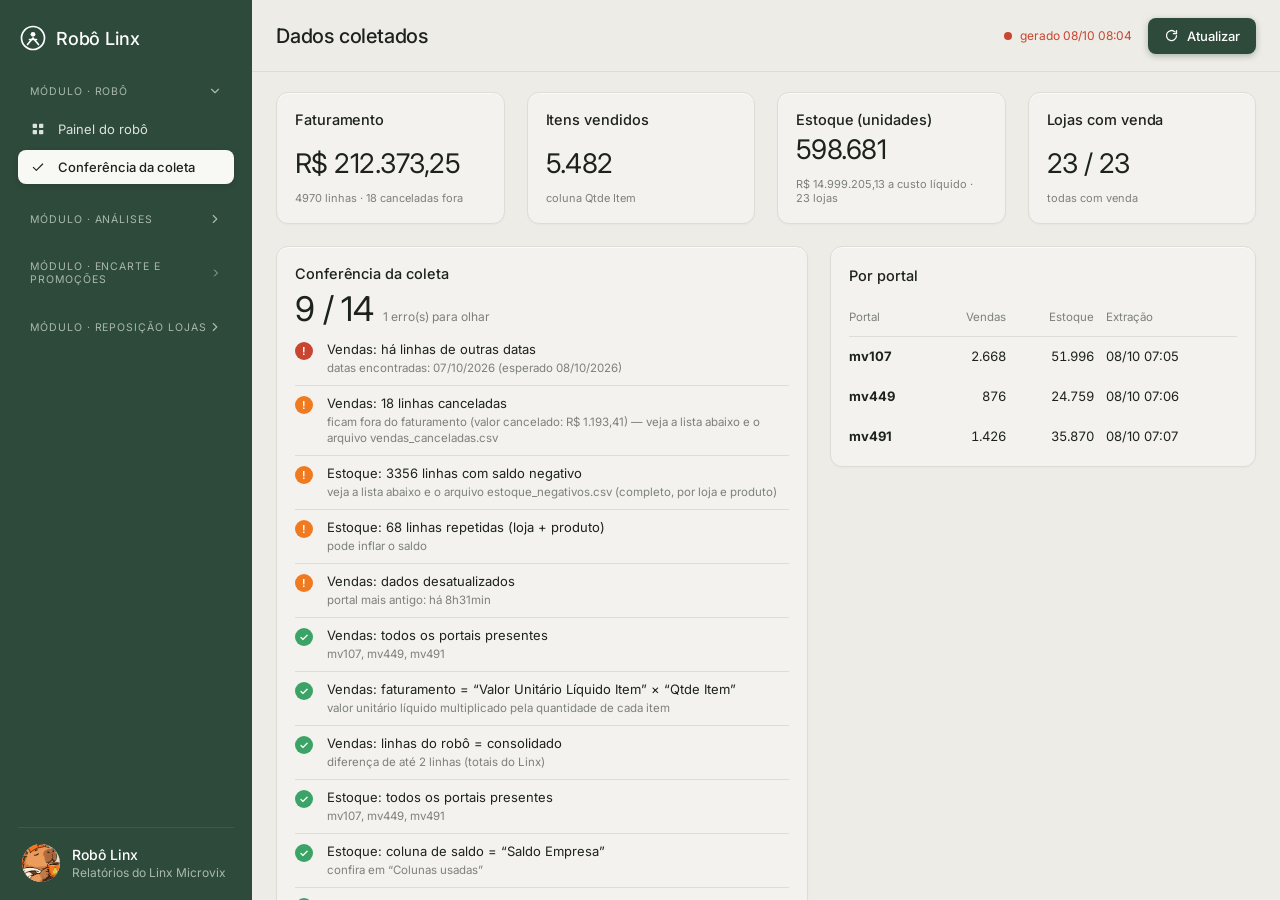
==== commit 315554d1: "Atualização 08/10/2026 08:06" ====
--- a/dashboard.html
+++ b/dashboard.html
@@ -62,7 +62,7 @@
       </section>
 
       <section class="row row--even">
-        <article class="card card--pad-table"><h2 class="card__title">Naturezas de operação (vendas)</h2>
+        <article class="card card--pad-table"><h2 class="card__title">Naturezas de operação (só as de venda entram no faturamento)</h2>
           <table class="table table--data"><thead><tr><th>Natureza</th><th class="r">Linhas</th><th class="r">Faturamento</th></tr></thead><tbody id="tNat"></tbody></table></article>
         <article class="card"><h2 class="card__title">Colunas usadas</h2><div class="cols" id="colunas"></div>
           <p class="nota" id="notaIgn"></p>
--- a/styles.css
+++ b/styles.css
@@ -494,3 +494,53 @@
 tr.is-exp td { opacity: .55; }
 tr.subtab > td { background: rgba(0,0,0,.02); padding: 6px 10px 14px; }
 .nav-group > .nav__toggle { display: flex; }
+
+/* ================= CELULAR / TABLET ================= */
+.menu-btn { display: none; }
+.side-backdrop { display: none; }
+@media (max-width: 900px) {
+  html, body { overflow-x: hidden; }
+  body { height: 100dvh; overflow: hidden; }
+  .app { height: 100dvh; flex-direction: row; }
+  .main { height: 100dvh; width: 100%; overflow-y: auto; overflow-x: hidden; -webkit-overflow-scrolling: touch; }
+  .sidebar { background: var(--green-900); position: fixed; z-index: 60; left: 0; top: 0; bottom: 0; width: min(82vw, 300px); height: 100dvh; transform: translateX(-102%); transition: transform .25s ease; box-shadow: 6px 0 24px rgba(0,0,0,.25); overflow-y: auto; }
+  body.menu-aberto .sidebar { transform: none; }
+  .side-backdrop { display: block; position: fixed; inset: 0; z-index: 55; background: rgba(0,0,0,.4); opacity: 0; pointer-events: none; transition: opacity .25s; }
+  body.menu-aberto .side-backdrop { opacity: 1; pointer-events: auto; }
+  .menu-btn { display: inline-grid; place-items: center; flex: none; width: 40px; height: 40px; margin-right: 10px; border: 1px solid var(--control-border); border-radius: var(--r-ctrl); background: var(--white); color: var(--ink); }
+  .menu-btn svg { width: 20px; height: 20px; }
+  .topbar { height: auto; min-height: 60px; padding: 10px 14px; gap: 8px; flex-wrap: nowrap; }
+  .topbar h1 { font-size: 16px; flex: 1; min-width: 0; overflow: hidden; text-overflow: ellipsis; white-space: nowrap; }
+  .topbar .signal { font-size: 11px; max-width: 34vw; overflow: hidden; text-overflow: ellipsis; white-space: nowrap; }
+  .topbar .btn-primary { margin-left: 0; height: 36px; padding: 0 12px; flex: none; }
+  .content { padding: 14px 12px 28px; gap: 16px; }
+  .row, .row--2, .row--3, .row--tri, .row--65, .row--even, .row--checks, .abc-cards { grid-template-columns: 1fr !important; }
+  .row--4 { grid-template-columns: repeat(2, minmax(0, 1fr)) !important; gap: 10px; }
+  .card { min-width: 0; }
+  .card:has(table), .table-card { overflow-x: auto; -webkit-overflow-scrolling: touch; }
+  .card table { min-width: 560px; }
+  .tbl-3 { min-width: 0 !important; }
+  .kpi { font-size: 22px; }
+  .hero { grid-template-columns: 1fr; padding: 16px; min-height: 0; gap: 8px; }
+  .hero__mascot { display: flex; align-items: center; justify-content: center; height: 190px; width: 100%; overflow: hidden; }
+  .hero__mascot img { height: 180px !important; width: auto !important; max-width: 100% !important; max-height: 180px !important; object-fit: contain; flex: none; }
+  .hero__info { min-width: 0; }
+  .hero__title { font-size: 22px; }
+  .filtros { justify-content: flex-start; }
+  .filtros .select, .filtros input.select, select, input[type=text], input[type=search], input[type=date], input[type=number] { max-width: 100%; font-size: 16px; }
+  .filtros .select { min-width: 0; flex: 1 1 140px; }
+  .filtros input.select { min-width: 0; flex: 1 1 100%; }
+  .card__head, .card__top { flex-wrap: wrap; gap: 8px; }
+  .param-row { flex-wrap: wrap; gap: 10px; }
+  .segmented { flex-wrap: wrap; }
+  .tabs { flex-wrap: wrap; }
+  .pager { flex-wrap: wrap; justify-content: center; }
+}
+@media (max-width: 480px) {
+  .row--4 { grid-template-columns: 1fr 1fr !important; }
+  .topbar .signal { display: none; }
+  .btn-primary { font-size: 0; gap: 0; padding: 0 11px; }
+  .btn-primary .ico { width: 18px; height: 18px; }
+  .kpi { font-size: 20px; }
+}
+.row--1 { grid-template-columns: minmax(0, 1fr); }
